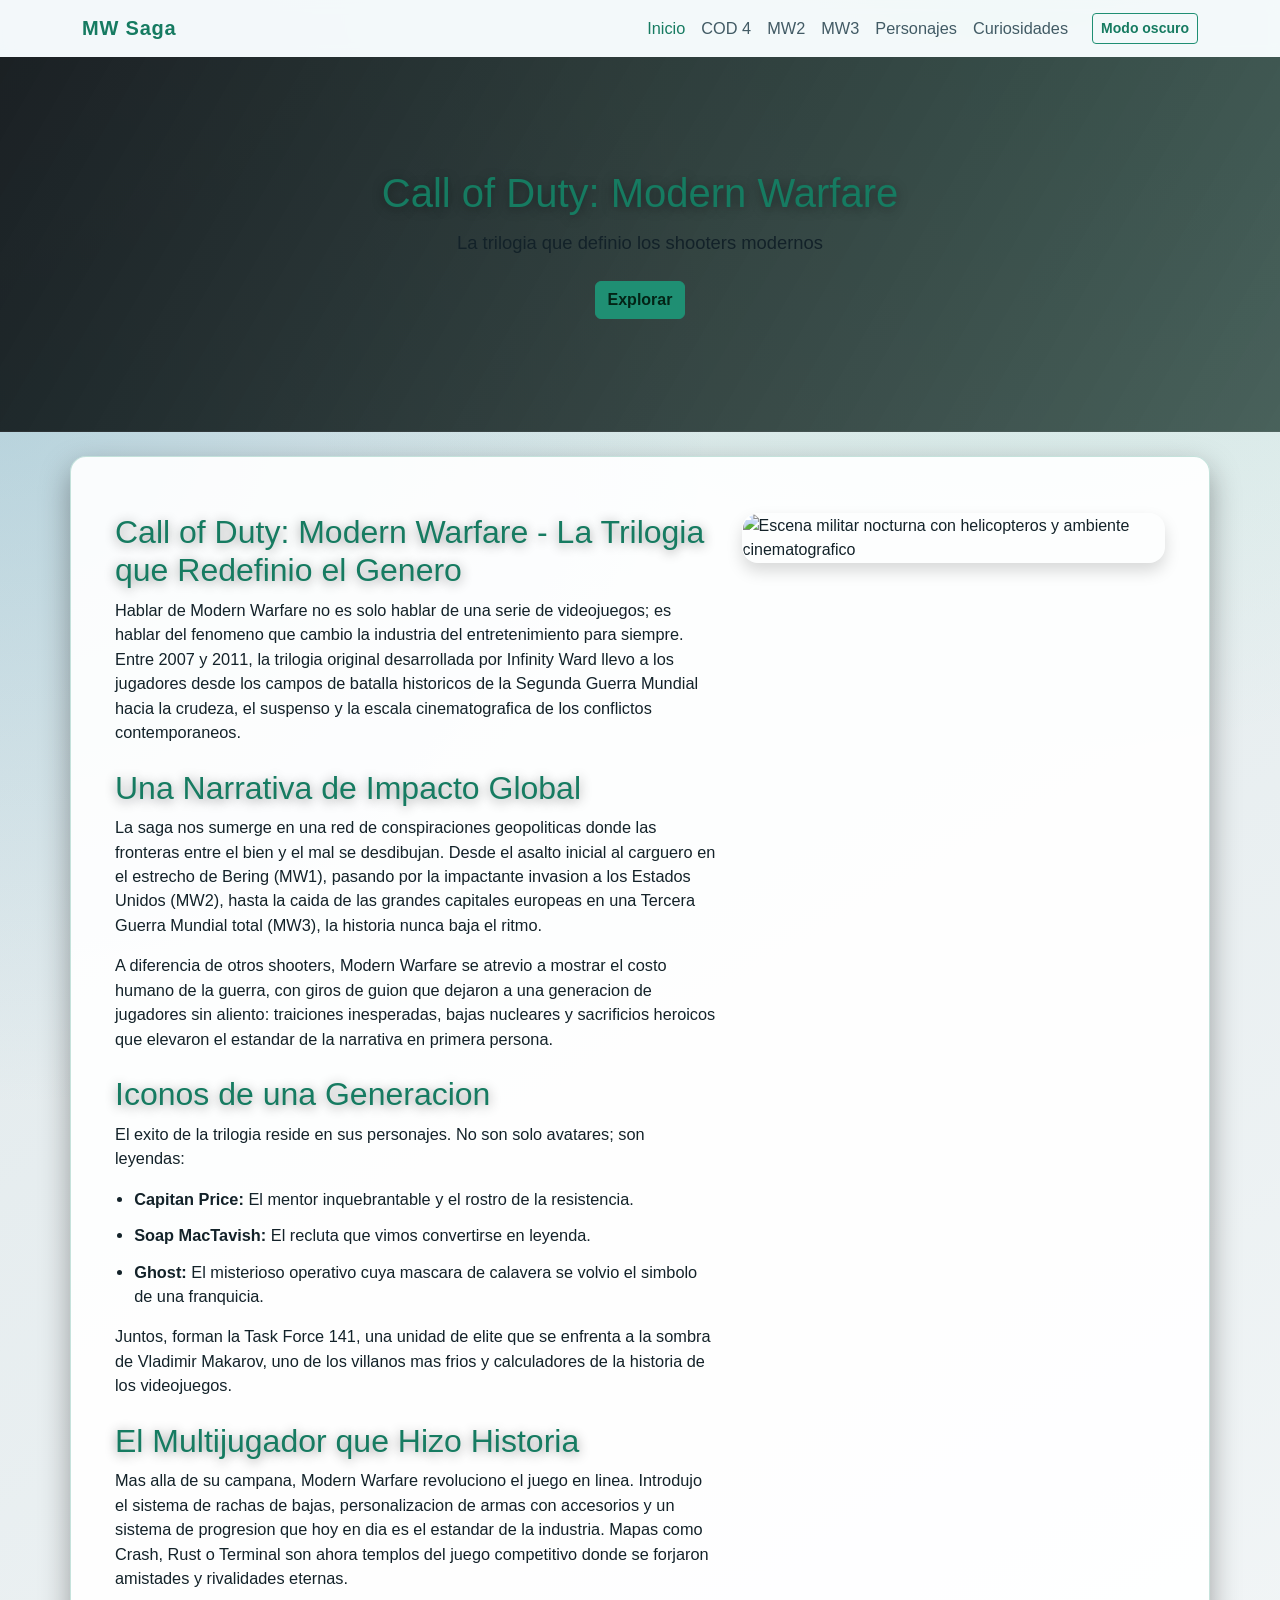
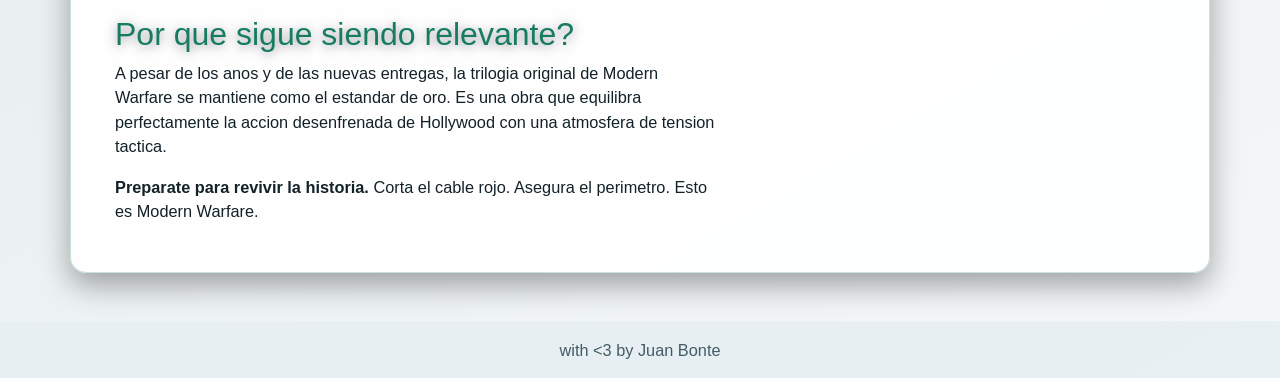
==== index.html @ b8493500 "Add initial HTML structure and content for Modern Warfare saga pages - Created index.html with a her" ====
<!DOCTYPE html>
<html lang="es">
<head>
    <meta charset="UTF-8">
    <meta name="viewport" content="width=device-width, initial-scale=1">
    <link href="https://cdn.jsdelivr.net/npm/bootstrap@5.3.8/dist/css/bootstrap.min.css" rel="stylesheet">
    <link href="styles.css" rel="stylesheet">
    <title>Modern Warfare Saga</title>
</head>
<body>
    <nav class="navbar navbar-expand-lg navbar-dark">
        <div class="container">
            <a class="navbar-brand" href="index.html">MW Saga</a>
            <button class="navbar-toggler" type="button" data-bs-toggle="collapse" data-bs-target="#menu"
                aria-controls="menu" aria-expanded="false" aria-label="Abrir menu de navegacion">
                <span class="navbar-toggler-icon"></span>
            </button>
            <div class="collapse navbar-collapse" id="menu">
                <ul class="navbar-nav ms-auto">
                    <li class="nav-item"><a class="nav-link active" href="index.html" aria-current="page">Inicio</a></li>
                    <li class="nav-item"><a class="nav-link" href="cod4.html">COD 4</a></li>
                    <li class="nav-item"><a class="nav-link" href="mw2.html">MW2</a></li>
                    <li class="nav-item"><a class="nav-link" href="mw3.html">MW3</a></li>
                    <li class="nav-item"><a class="nav-link" href="personajes.html">Personajes</a></li>
                    <li class="nav-item"><a class="nav-link" href="curiosidades.html">Curiosidades</a></li>
                </ul>
                <button class="btn btn-sm btn-outline-accent ms-lg-3 mt-3 mt-lg-0" type="button" id="themeToggle"
                    aria-label="Cambiar entre tema claro y oscuro">
                    Tema
                </button>
            </div>
        </div>
    </nav>

    <header class="hero text-center fade-in">
        <div class="container">
            <h1>Call of Duty: Modern Warfare</h1>
            <p class="hero-subtitle">La trilogia que definio los shooters modernos</p>
            <button class="btn btn-accent" onclick="saludo()">Explorar</button>
        </div>
    </header>

    <main class="container page-section">
        <section class="content-card row g-4 align-items-start fade-in delay-1">
            <div class="col-lg-7 stagger-item">
                <h2>Call of Duty: Modern Warfare - La Trilogia que Redefinio el Genero</h2>
                <p>
                    Hablar de Modern Warfare no es solo hablar de una serie de videojuegos; es hablar del
                    fenomeno que cambio la industria del entretenimiento para siempre. Entre 2007 y 2011,
                    la trilogia original desarrollada por Infinity Ward llevo a los jugadores desde los
                    campos de batalla historicos de la Segunda Guerra Mundial hacia la crudeza, el suspenso
                    y la escala cinematografica de los conflictos contemporaneos.
                </p>

                <h2 class="mt-4">Una Narrativa de Impacto Global</h2>
                <p>
                    La saga nos sumerge en una red de conspiraciones geopoliticas donde las fronteras entre
                    el bien y el mal se desdibujan. Desde el asalto inicial al carguero en el estrecho de
                    Bering (MW1), pasando por la impactante invasion a los Estados Unidos (MW2), hasta la
                    caida de las grandes capitales europeas en una Tercera Guerra Mundial total (MW3), la
                    historia nunca baja el ritmo.
                </p>
                <p>
                    A diferencia de otros shooters, Modern Warfare se atrevio a mostrar el costo humano de la
                    guerra, con giros de guion que dejaron a una generacion de jugadores sin aliento:
                    traiciones inesperadas, bajas nucleares y sacrificios heroicos que elevaron el estandar
                    de la narrativa en primera persona.
                </p>

                <h2 class="mt-4">Iconos de una Generacion</h2>
                <p>El exito de la trilogia reside en sus personajes. No son solo avatares; son leyendas:</p>
                <ul class="curiosity-list">
                    <li><strong>Capitan Price:</strong> El mentor inquebrantable y el rostro de la resistencia.</li>
                    <li><strong>Soap MacTavish:</strong> El recluta que vimos convertirse en leyenda.</li>
                    <li><strong>Ghost:</strong> El misterioso operativo cuya mascara de calavera se volvio el simbolo de una franquicia.</li>
                </ul>
                <p>
                    Juntos, forman la Task Force 141, una unidad de elite que se enfrenta a la sombra de
                    Vladimir Makarov, uno de los villanos mas frios y calculadores de la historia de los videojuegos.
                </p>

                <h2 class="mt-4">El Multijugador que Hizo Historia</h2>
                <p>
                    Mas alla de su campana, Modern Warfare revoluciono el juego en linea. Introdujo el sistema
                    de rachas de bajas, personalizacion de armas con accesorios y un sistema de progresion que
                    hoy en dia es el estandar de la industria. Mapas como Crash, Rust o Terminal son ahora
                    templos del juego competitivo donde se forjaron amistades y rivalidades eternas.
                </p>

                <h2 class="mt-4">Por que sigue siendo relevante?</h2>
                <p>
                    A pesar de los anos y de las nuevas entregas, la trilogia original de Modern Warfare
                    se mantiene como el estandar de oro. Es una obra que equilibra perfectamente la accion
                    desenfrenada de Hollywood con una atmosfera de tension tactica.
                </p>
                <p>
                    <strong>Preparate para revivir la historia.</strong> Corta el cable rojo.
                    Asegura el perimetro. Esto es Modern Warfare.
                </p>
            </div>
            <div class="col-lg-5 stagger-item delay-2">
                <img src="https://encrypted-tbn0.gstatic.com/images?q=tbn:ANd9GcRKT8QBfJwHLtTec1FJz13dGtU71lVTOlvSJg&s"
                    class="img-fluid rounded-4 shadow content-image"
                    alt="Escena militar nocturna con helicopteros y ambiente cinematografico">
            </div>
        </section>
    </main>

    <footer class="footer text-center">
        <p>with &lt;3 by Juan Bonte</p>
    </footer>

    <script src="https://cdn.jsdelivr.net/npm/bootstrap@5.3.8/dist/js/bootstrap.bundle.min.js"></script>
    <script src="script.js"></script>
</body>
</html>
---- styles.css ----
:root {
	--bg-primary: #080c0f;
	--bg-secondary: #10171d;
	--surface: rgba(18, 28, 34, 0.9);
	--text-primary: #eaf6f5;
	--text-muted: #b6c9c7;
	--accent: #12cc87;
	--accent-strong: #0fe29a;
	--border: rgba(18, 204, 135, 0.35);
	--nav-bg: rgba(6, 11, 14, 0.9);
	--footer-bg: rgba(4, 7, 9, 0.95);
}

body[data-theme="light"] {
	--bg-primary: #dbe5e8;
	--bg-secondary: #f4f7f8;
	--surface: rgba(255, 255, 255, 0.92);
	--text-primary: #132229;
	--text-muted: #425b65;
	--accent: #1f8f73;
	--accent-strong: #167b61;
	--border: rgba(31, 143, 115, 0.25);
	--nav-bg: rgba(249, 252, 253, 0.88);
	--footer-bg: rgba(232, 240, 243, 0.95);
}

body {
	min-height: 100vh;
	color: var(--text-primary);
	font-family: "Trebuchet MS", "Segoe UI", sans-serif;
	background:
		radial-gradient(circle at 80% -10%, rgba(18, 204, 135, 0.16), transparent 40%),
		radial-gradient(circle at 0% 20%, rgba(23, 126, 163, 0.2), transparent 35%),
		linear-gradient(150deg, var(--bg-primary), var(--bg-secondary));
}

.navbar {
	background: var(--nav-bg);
	border-bottom: 1px solid rgba(255, 255, 255, 0.08);
	backdrop-filter: blur(6px);
}

.navbar-brand {
	color: var(--accent-strong);
	font-weight: 700;
	letter-spacing: 0.04em;
}

.nav-link {
	color: var(--text-muted);
}

.nav-link:hover,
.nav-link.active {
	color: var(--accent-strong) !important;
}

.btn-outline-accent {
	border-color: var(--accent);
	color: var(--accent-strong);
	font-weight: 600;
}

.btn-outline-accent:hover {
	background: var(--accent);
	border-color: var(--accent);
	color: #041e14;
}

.hero {
	padding: 7rem 1rem;
	background:
		linear-gradient(120deg, rgba(8, 12, 15, 0.9), rgba(16, 44, 36, 0.72)),
		url("https://encrypted-tbn0.gstatic.com/images?q=tbn:ANd9GcRF322zccZnm2xFws5Xa_e3-TUmlehtG5Pqtg&s") center/cover;
	border-bottom: 1px solid rgba(255, 255, 255, 0.08);
}

.hero h1,
h1,
h2 {
	color: var(--accent-strong);
	text-shadow: 0 2px 12px rgba(0, 0, 0, 0.45);
}

.hero-subtitle {
	max-width: 680px;
	margin: 0.75rem auto 1.5rem;
	color: var(--text-primary);
	font-size: 1.15rem;
}

p,
li {
	color: var(--text-primary);
	font-size: 1.02rem;
}

.page-section {
	margin-top: 3rem;
	margin-bottom: 3rem;
}

.content-card {
	padding: 2rem;
	border: 1px solid var(--border);
	border-radius: 1rem;
	background: var(--surface);
	box-shadow: 0 12px 30px rgba(0, 0, 0, 0.35);
}

.content-image {
	width: 100%;
	border: 1px solid rgba(255, 255, 255, 0.15);
}

.btn-accent {
	background-color: var(--accent);
	border-color: var(--accent);
	color: #032416;
	font-weight: 700;
}

.btn-accent:hover {
	background-color: var(--accent-strong);
	border-color: var(--accent-strong);
	color: #00150d;
}

.character-list .list-group-item {
	background-color: rgba(8, 12, 15, 0.65);
	border-color: rgba(255, 255, 255, 0.14);
	color: var(--text-primary);
	padding: 0.9rem 1rem;
}

.character-list .list-group-item:hover {
	background-color: rgba(18, 204, 135, 0.2);
}

.character-trigger {
	width: 100%;
	padding: 0;
	background: transparent;
	border: 0;
	text-align: left;
	color: inherit;
	font-size: 1.02rem;
	font-weight: 600;
}

.character-trigger:focus-visible {
	outline: 2px solid var(--accent-strong);
	outline-offset: 3px;
	border-radius: 0.2rem;
}

.character-detail {
	margin-bottom: 1.25rem;
	padding: 1.25rem;
	border: 1px solid var(--border);
	border-radius: 0.85rem;
	background: rgba(7, 11, 14, 0.55);
	animation: reveal-up 320ms ease;
}

.character-inline-panel {
	margin-top: 0.9rem;
	margin-bottom: 0;
}

.character-photo {
	width: 100%;
	max-width: 360px;
	margin: 0.35rem 0 1rem;
	border: 1px solid rgba(255, 255, 255, 0.18);
	object-fit: cover;
}

.curiosity-list {
	padding-left: 1.2rem;
}

.curiosity-list li {
	margin-bottom: 0.75rem;
}

.footer {
	margin-top: auto;
	padding: 1rem;
	background-color: var(--footer-bg);
	border-top: 1px solid rgba(255, 255, 255, 0.08);
}

.footer p {
	margin: 0;
	color: var(--text-muted);
}

.fade-in,
.stagger-item {
	opacity: 0;
	transform: translateY(16px);
	animation: reveal-up 600ms ease forwards;
}

.delay-1 {
	animation-delay: 120ms;
}

.delay-2 {
	animation-delay: 240ms;
}

.delay-3 {
	animation-delay: 360ms;
}

@keyframes reveal-up {
	from {
		opacity: 0;
		transform: translateY(16px);
	}

	to {
		opacity: 1;
		transform: translateY(0);
	}
}

@media (prefers-reduced-motion: reduce) {
	.fade-in,
	.stagger-item {
		opacity: 1;
		transform: none;
		animation: none;
	}
}

@media (max-width: 767px) {
	.hero {
		padding: 5rem 1rem;
	}

	.content-card {
		padding: 1.25rem;
	}

	.hero-subtitle {
		font-size: 1rem;
	}
}
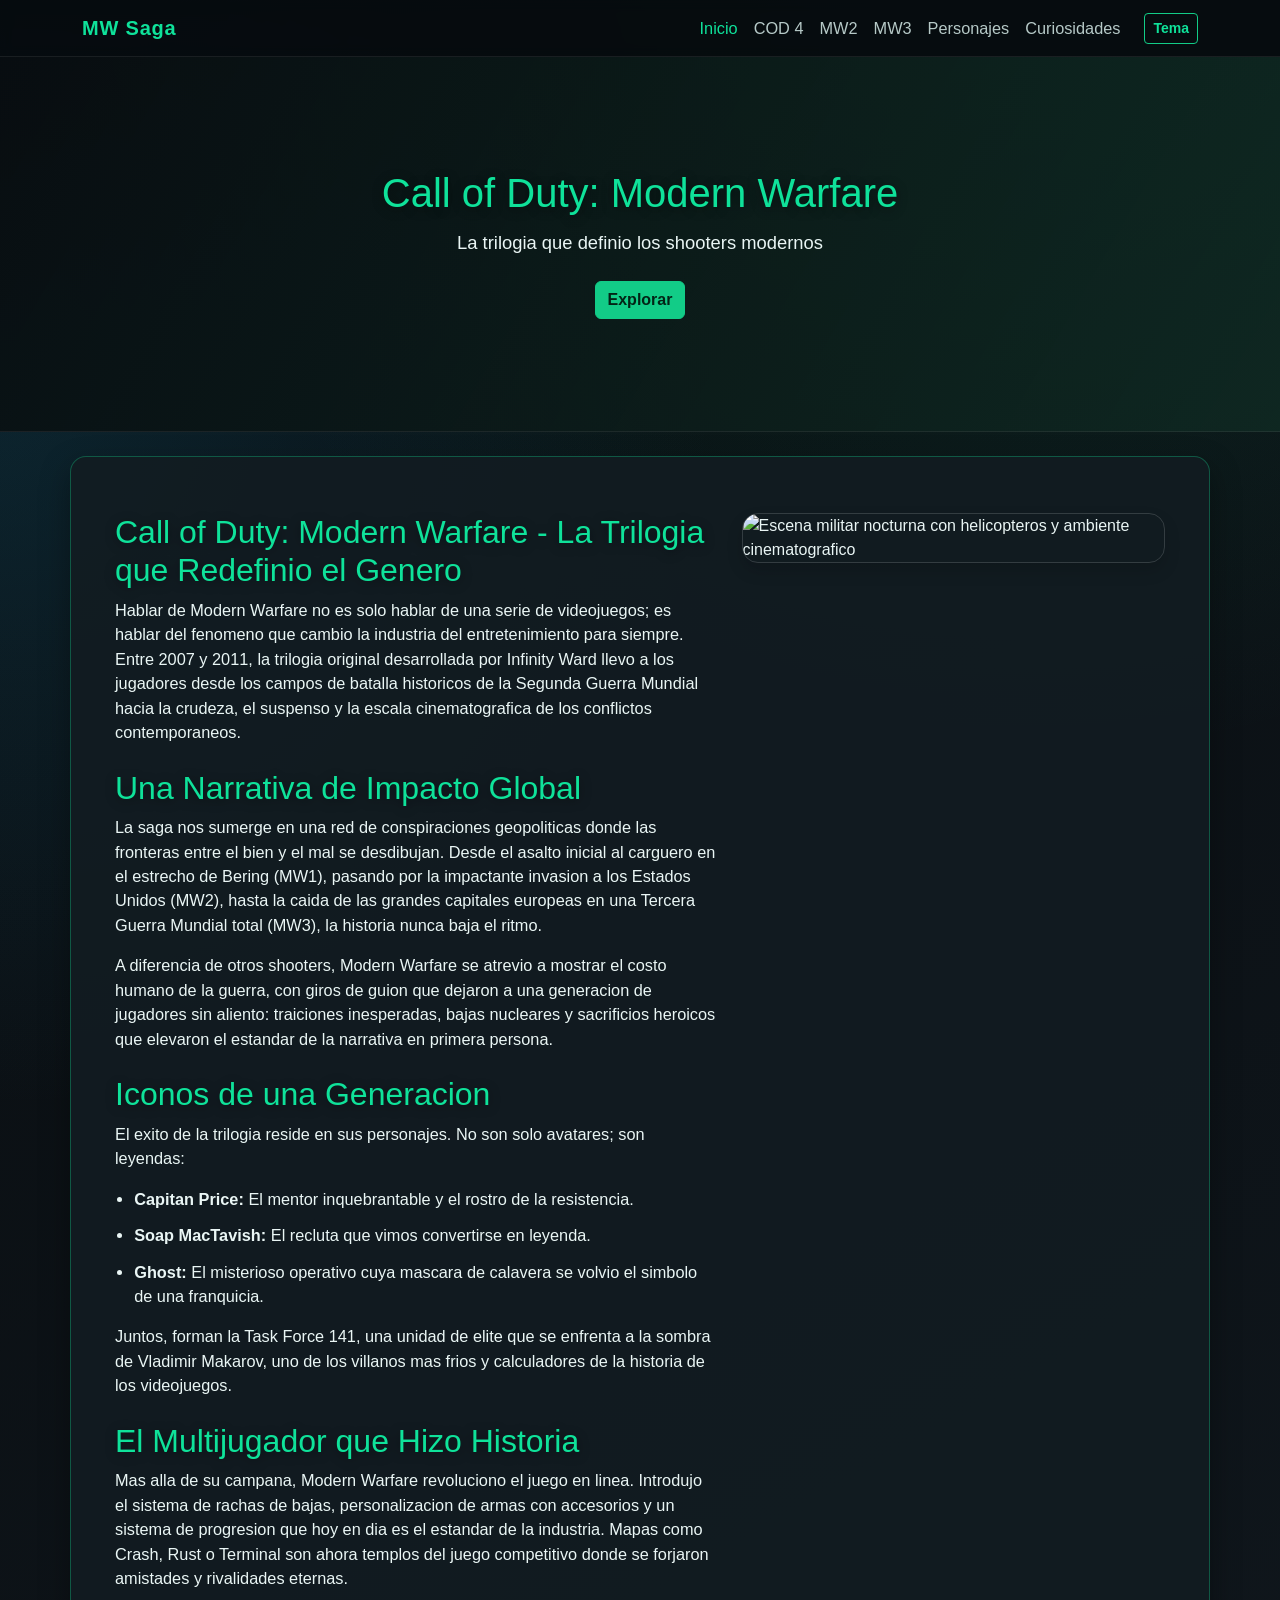
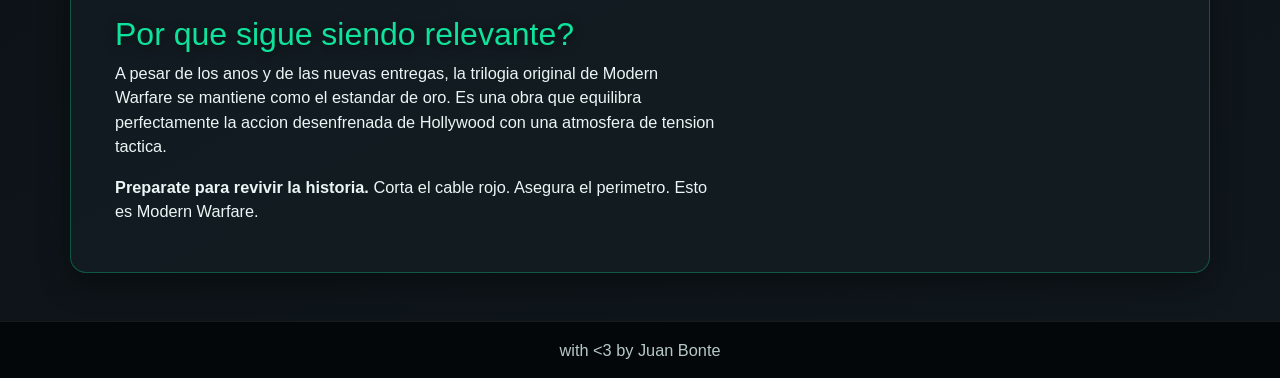
==== commit 1b91cc8b: "Add detailed descriptions and metadata to HTML pages, enhance JavaScript interactivity, and implemen" ====
--- a/index.html
+++ b/index.html
@@ -1,6 +1,13 @@
+<!--
+  Página: Inicio (Homepage)
+  Propósito: Página de bienvenida a la saga Modern Warfare
+  Contenido: Introducción detallada sobre la trilogia, iconos personajes y relevancia cultural
+  Diseño: Hero section grande + contenido en dos columnas (texto e imagen)
+-->
 <!DOCTYPE html>
 <html lang="es">
 <head>
+    <!-- Meta tags para navegador y viewport -->
     <meta charset="UTF-8">
     <meta name="viewport" content="width=device-width, initial-scale=1">
     <link href="https://cdn.jsdelivr.net/npm/bootstrap@5.3.8/dist/css/bootstrap.min.css" rel="stylesheet">
@@ -32,6 +39,8 @@
         </div>
     </nav>
 
+    <!-- Sección hero: primera impresión del sitio con llamada a la acción -->
+    <!-- Incluye fondo de imagen, título principal y botón de exploración -->
     <header class="hero text-center fade-in">
         <div class="container">
             <h1>Call of Duty: Modern Warfare</h1>
--- a/styles.css
+++ b/styles.css
@@ -1,3 +1,14 @@
+/*
+  SISTEMA DE VARIABLES CSS - ARQUITECTURA DE TEMAS
+  Estas variables controlan toda la paleta de colores del sitio.
+  El tema se cambia modificando el atributo data-theme en el elemento body (realizado por JavaScript).
+
+  VARIABLES TEMA OSCURO (por defecto):
+  - --bg-primary: color de fondo principal (muy oscuro)
+  - --accent-strong: color destacado vibrante (verde claro) para atraer atención
+  - --text-primary: texto principal (claro para contraste)
+  - --border: color de bordes (verde con transparencia)
+*/
 :root {
 	--bg-primary: #080c0f;
 	--bg-secondary: #10171d;
@@ -11,6 +22,12 @@
 	--footer-bg: rgba(4, 7, 9, 0.95);
 }
 
+/*
+  TEMA CLARO - Sobrescribe variables :root cuando usuario selecciona tema light
+  El selector body[data-theme="light"] tiene mayor especificidad, por eso sus estilos prevalecen
+  Todos los elementos que usan var(--bg-primary), var(--accent-strong), etc.
+  automáticamente reciben estos valores en lugar de los del :root
+*/
 body[data-theme="light"] {
 	--bg-primary: #dbe5e8;
 	--bg-secondary: #f4f7f8;
@@ -24,6 +41,13 @@
 	--footer-bg: rgba(232, 240, 243, 0.95);
 }
 
+/*
+  ESTILOS BASE DEL ELEMENTO BODY
+  - min-height: 100vh: asegura que body ocupe al menos toda la altura de pantalla
+  - color: usa variable CSS que cambia según tema (oscuro o claro)
+  - background: gradiente radiante doble + gradiente lineal para atmosfera cinematográfica
+  - Todos los colores usan variables CSS para permitir cambio de tema dinámico
+*/
 body {
 	min-height: 100vh;
 	color: var(--text-primary);
@@ -34,6 +58,12 @@
 		linear-gradient(150deg, var(--bg-primary), var(--bg-secondary));
 }
 
+/*
+  BARRA DE NAVEGACIÓN - Componente permanente en todas las páginas
+  - background: variable para aplicar transparencia según tema
+  - backdrop-filter: blur crea efecto glassmorphism (vidrio translúcido moderno)
+  - border-bottom: define separación visual del contenido principal
+*/
 .navbar {
 	background: var(--nav-bg);
 	border-bottom: 1px solid rgba(255, 255, 255, 0.08);
@@ -55,6 +85,13 @@
 	color: var(--accent-strong) !important;
 }
 
+/*
+  BOTÓN DE TEMA CLARO/OSCURO
+  - Este botón se encuentra en la navbar de todas las páginas
+  - Al hacer click dispara la función inicializarTema() en script.js
+  - El texto cambia dinámicamente: "Modo claro" o "Modo oscuro" según tema activo
+  - Usa variables CSS para mantener colores consistentes con el tema
+*/
 .btn-outline-accent {
 	border-color: var(--accent);
 	color: var(--accent-strong);
@@ -67,6 +104,14 @@
 	color: #041e14;
 }
 
+/*
+  SECCIÓN HERO - Primera vista del usuario
+  - Ocupa mucho espacio visual para impacto inmediato
+  - background: combina overlay oscuro con imagen de fondo
+  - El overlay (linear-gradient) asegura texto legible sobre la imagen
+  - padding: 7rem genera espacio para contenido y efectos visuales
+  - Esta es la sección más importante para captar atención del visitante
+*/
 .hero {
 	padding: 7rem 1rem;
 	background:
@@ -129,6 +174,13 @@
 .character-list .list-group-item {
 	background-color: rgba(8, 12, 15, 0.65);
 	border-color: rgba(255, 255, 255, 0.14);
+/*
+  BOTÓN DE PERSONAJE - Elemento interactivo que abre panels de biografía
+  - width: 100%: permite hacer click en cualquier parte del área
+  - background: transparent y border: 0: estilo limpio y minimalista
+  - text-align: left: alinea el texto del nombre a la izquierda
+  - Este botón tiene atributo data-target="{nombre}" para identificar qué panel abrir
+*/
 	color: var(--text-primary);
 	padding: 0.9rem 1rem;
 }
@@ -147,6 +199,14 @@
 	font-size: 1.02rem;
 	font-weight: 600;
 }
+/*
+  PANEL DE BIOGRAFÍA DE PERSONAJE
+  - Se oculta inicialmente con atributo hidden en HTML
+  - Cuando se hace click, JavaScript remueve el hidden para mostrar contenido
+  - animation: reveal-up: hace que el panel aparezca suavemente desde abajo
+  - background translúcido: permite ver gradiente de fondo a través del panel
+  - border-radius: esquinas redondeadas para look moderno
+*/
 
 .character-trigger:focus-visible {
 	outline: 2px solid var(--accent-strong);
@@ -188,6 +248,14 @@
 	margin-top: auto;
 	padding: 1rem;
 	background-color: var(--footer-bg);
+/*
+  ANIMACIONES DE ENTRADA
+  - .fade-in: aplica a secciones principales
+  - .stagger-item: aplica a elementos listados para crear efecto secuencial
+  - El estado inicial (opacity: 0, translateY) es el "antes"
+  - animation: forwards asegura que elemento queda en estado "después" al terminar
+  - Elementos comienzan invisibles y más abajo, luego aparecen hacia arriba
+*/
 	border-top: 1px solid rgba(255, 255, 255, 0.08);
 }
 
@@ -195,11 +263,26 @@
 	margin: 0;
 	color: var(--text-muted);
 }
+/*
+  CLASES DE RETRASO DE ANIMACIÓN
+  - .delay-1, .delay-2, .delay-3: retrasan inicio de animación
+  - Esto crea efecto visual de "cascada" donde elementos aparecen uno tras otro
+  - Ejemplo: primer elemento sin delay, segundo con delay-1, tercero con delay-2
+  - Mejora la experiencia visual al cargar la página
+*/
 
 .fade-in,
 .stagger-item {
 	opacity: 0;
 	transform: translateY(16px);
+/*
+  DEFINICIÓN DE ANIMACIÓN: reveal-up (aparición hacia arriba)
+  - from: estado inicial (invisible, 16px más abajo)
+  - to: estado final (visible, posición original)
+  - Duración: controlada por animation: XXms en clase que la usa
+  - Se aplica a elementos .fade-in y .stagger-item
+  - Efecto visual: elemento aparece suavemente desde abajo hacia posición final
+*/
 	animation: reveal-up 600ms ease forwards;
 }
 
@@ -212,6 +295,13 @@
 }
 
 .delay-3 {
+/*
+  ACCESIBILIDAD: Respeto a preferencias de movimiento reducido
+  - Algunos usuarios tienen sensibilidad a animaciones rápidas o movimiento excesivo
+  - prefers-reduced-motion: reduce checkea esta preferencia en el sistema operativo
+  - Cuando está activada, desactivamos todas las animaciones (animation: none)
+  - Elemento sigue siendo visible pero sin movimiento: opacity: 1, transform: none
+*/
 	animation-delay: 360ms;
 }
 
@@ -221,6 +311,13 @@
 		transform: translateY(16px);
 	}
 
+/*
+  RESPONSIVE DESIGN - Media queries para dispositivos móviles
+  - max-width: 767px: aplica estilos para tablets y teléfonos
+  - Reduce padding y tamaños de fuente para pantallas pequeñas
+  - Ejemplo: hero en móvil tiene menos padding que en desktop
+  - Bootstrap ya maneja muchos estilos responsive, pero aquí hacemos ajustes personalizados
+*/
 	to {
 		opacity: 1;
 		transform: translateY(0);
